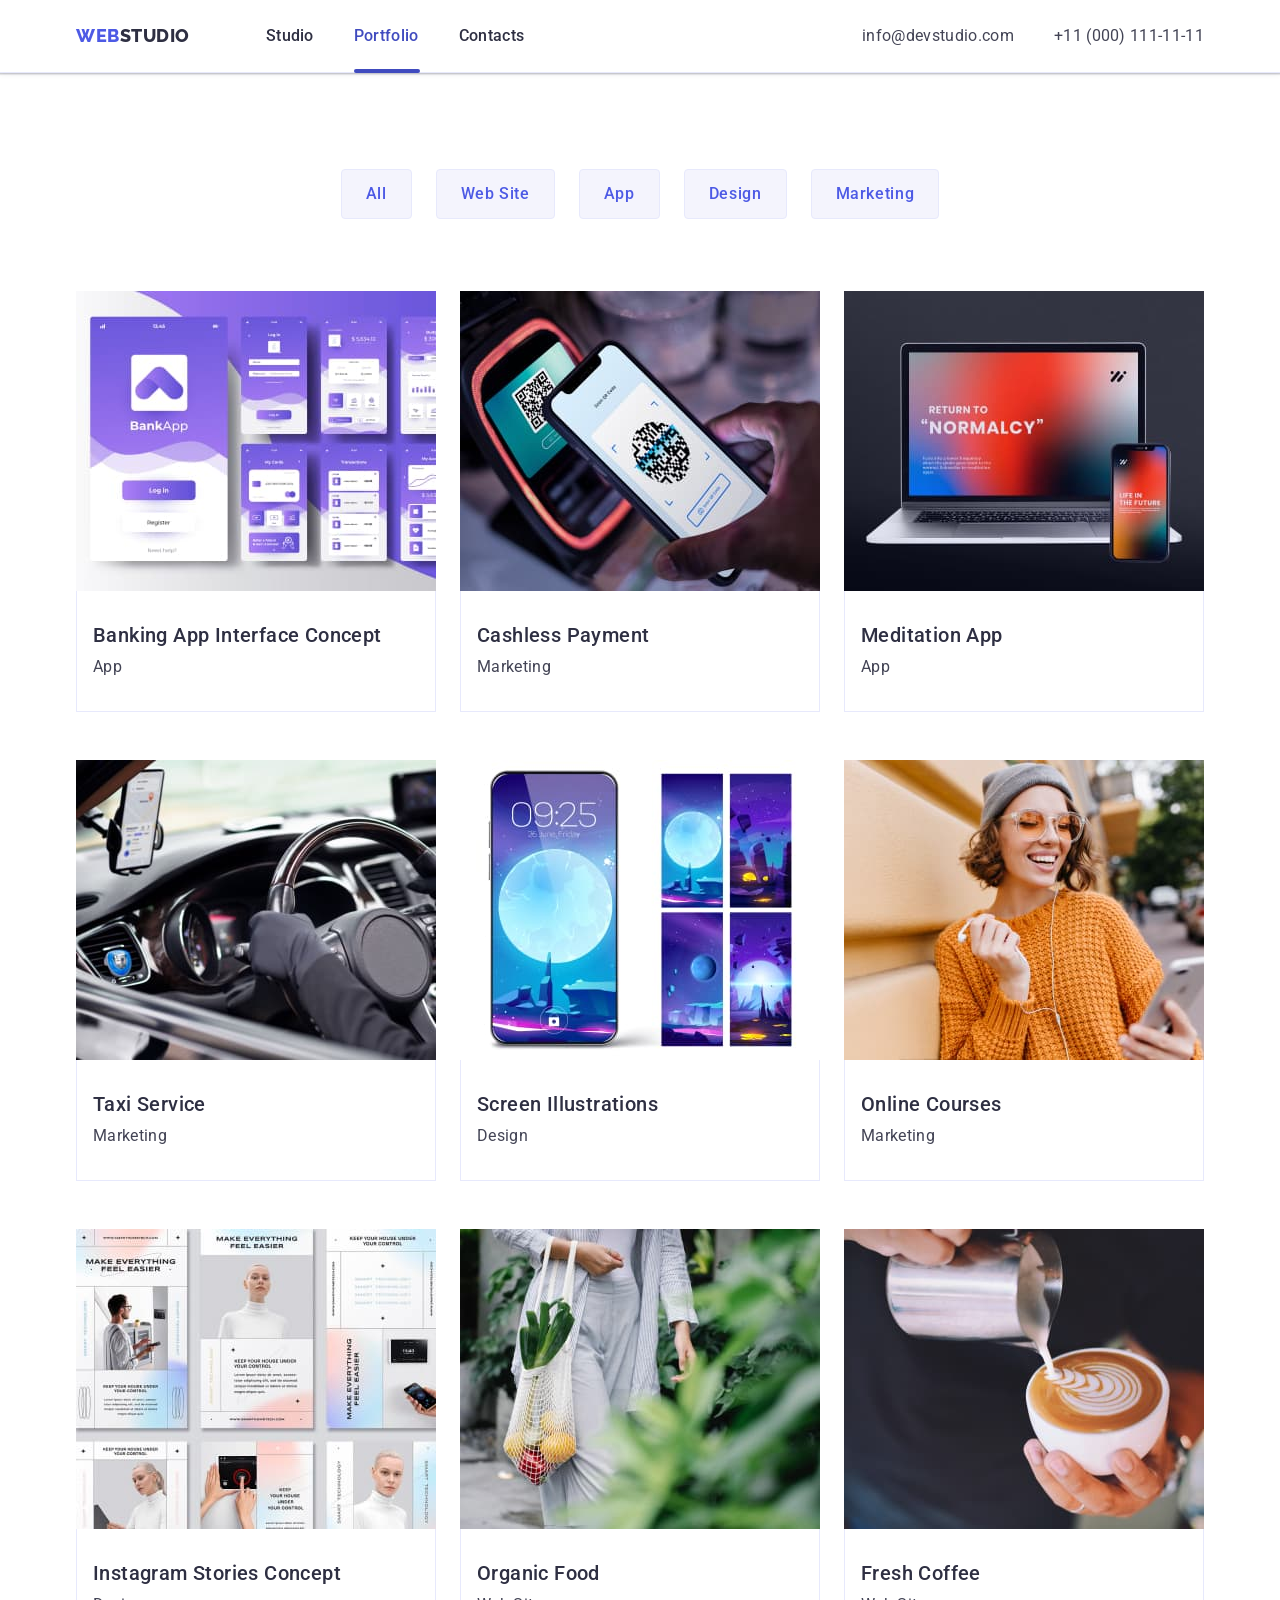
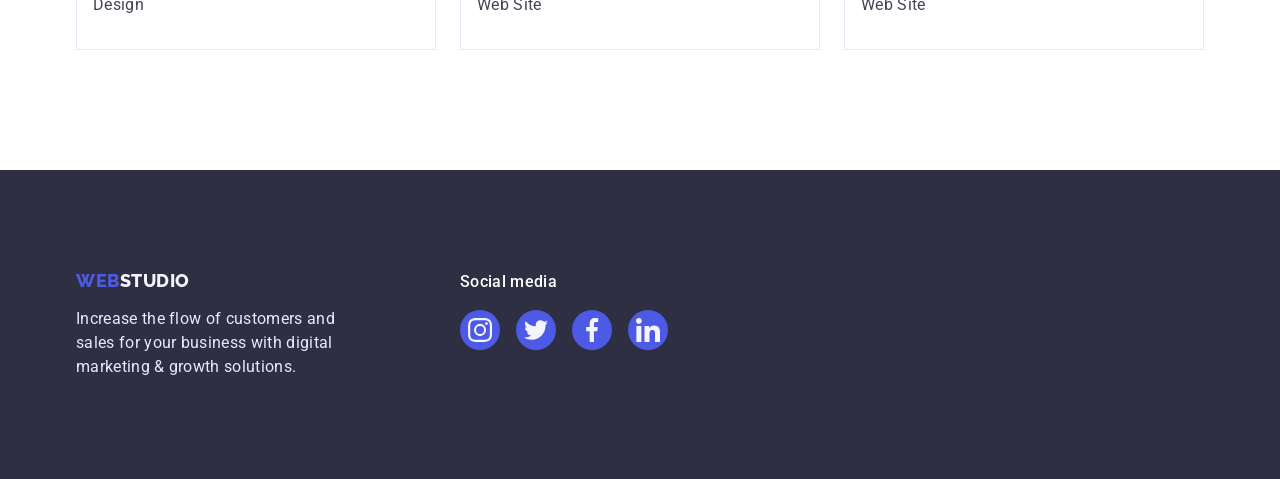
==== portfolio.html @ 22039b7f "Initial commit" ====
<!DOCTYPE html>
<html lang="en">
<head>
    <meta charset="UTF-8">
    <meta http-equiv="X-UA-Compatible" content="IE=edge">
    <meta name="viewport" content="width=device-width, initial-scale=1.0">
    <title>Document</title>
    <link rel="preconnect" href="https://fonts.googleapis.com">
    <link rel="preconnect" href="https://fonts.gstatic.com" crossorigin>
    <link
        href="https://fonts.googleapis.com/css2?family=Raleway:wght@800&family=Roboto:wght@400;500;700;900&display=swap"
        rel="stylesheet">
    <link rel="stylesheet" href="https://cdnjs.cloudflare.com/ajax/libs/modern-normalize/1.1.0/modern-normalize.css"
        integrity="sha512-Y0MM+V6ymRKN2zStTqzQ227DWhhp4Mzdo6gnlRnuaNCbc+YN/ZH0sBCLTM4M0oSy9c9VKiCvd4Jk44aCLrNS5Q=="
        crossorigin="anonymous" referrerpolicy="no-referrer">
    <link rel="stylesheet" href="./css/styles.css">
</head>
<body>
    <!-- HEADER -->
    <header class="main-header">
        <div class="container header-container">
            <nav class="navigation">
                <a class="logo link" href="./index.html">Web<span class="accent-header">Studio</span></a>
                <ul class="nav-menu list">
                    <li class="nav-menu-item"><a class="nav-link link" href="./index.html">Studio</a></li>
                    <li class="nav-menu-item"><a class="nav-link portfolio-link link" href="./portfolio.html">Portfolio</a></li>
                    <li class="nav-menu-item"><a class="nav-link link" href="">Contacts</a></li>
                </ul>
            </nav>
            <address class="address-header">
                <ul class="address-list list">
                    <li class="address-list-item"><a class="address-info link" href="mailto:info@devstudio.com">info@devstudio.com</a></li>
                    <li class="address-list-item"><a class="address-info link" href="tel:+110001111111">+11 (000) 111-11-11</a></li>
                </ul>
            </address>
        </div>
    </header>
    <!-- MAIN -->
    <main>
        <section class="section projects-section">
            <div class="container">
                <h1 class="visually-hidden">Projects</h1>
                <!-- BUTTON LIST -->
                <ul class="project-btn-list list">
                    <li class="project-btn-item"><button class="project-btn" type="button">All</button></li>
                    <li class="project-btn-item"><button class="project-btn" type="button">Web Site</button></li>
                    <li class="project-btn-item"><button class="project-btn" type="button">App</button></li>
                    <li class="project-btn-item"><button class="project-btn" type="button">Design</button></li>
                    <li class="project-btn-item"><button class="project-btn" type="button">Marketing</button></li>
                </ul>
                <!-- PROJECTS LIST -->
                <ul class="project-list list">
                    <li class="project-item">
                        <a class="project-card-link link" href="">
                            <div class="project-card">
                                <img src="./images/portfolio/project-img1.jpg" class="project-img" alt="Phone's screens from bank app" width="360" height="300">
                                <p class="overlay">14 Stylish and User-Friendly App Design Concepts · Task Manager App · Calorie Tracker App · Exotic Fruit Ecommerce App ·
                                Cloud Storage App</p>
                            </div >
                            <div class="project-card-content">
                                <h2 class="project-name">Banking App Interface Concept</h2>
                                <p class="project-type">App</p>
                            </div>
                        </a>
                    </li>
                    <li class="project-item">
                        <a class="project-card-link link" href="">
                            <div class="project-card">
                                <img src="./images/portfolio/project-img2.jpg" class="project-img" alt="Phone scanning qr code" width="360" height="300">
                                <p class="overlay">14 Stylish and User-Friendly App Design Concepts · Task Manager App · Calorie Tracker App · Exotic Fruit Ecommerce App ·
                                    Cloud Storage App</p>
                            </div >
                            <div class="project-card-content">
                                <h2 class="project-name">Cashless Payment</h2>
                                <p class="project-type">Marketing</p>
                            </div>
                        </a>
                    </li>
                    <li class="project-item">
                        <a class="project-card-link link" href="">
                            <div class="project-card">
                                <img src="./images/portfolio/project-img3.jpg" class="project-img" alt="Laptop and phone" width="360" height="300">
                                <p class="overlay">14 Stylish and User-Friendly App Design Concepts · Task Manager App · Calorie Tracker App · Exotic Fruit Ecommerce App ·
                                    Cloud Storage App</p>
                            </div >
                            <div class="project-card-content">
                                <h2 class="project-name">Meditation App</h2>
                                <p class="project-type">App</p>
                            </div>
                        </a>
                    </li>
                    <li class="project-item">
                        <a class="project-card-link link" href="">
                            <div class="project-card">
                                <img src="./images/portfolio/project-img4.jpg" class="project-img" alt="Car's wheel with hands on it" width="360" height="300">
                                <p class="overlay">14 Stylish and User-Friendly App Design Concepts · Task Manager App · Calorie Tracker App · Exotic Fruit Ecommerce App ·
                                    Cloud Storage App</p>
                            </div >
                            <div class="project-card-content">
                                <h2 class="project-name">Taxi Service</h2>
                                <p class="project-type">Marketing</p>
                            </div>
                        </a>
                    </li>
                    <li class="project-item">
                        <a class="project-card-link link" href="">
                            <div class="project-card">
                                <img src="./images/portfolio/project-img5.jpg" class="project-img" alt="Full moon on screen illustrations" width="360" height="300">
                                <p class="overlay">14 Stylish and User-Friendly App Design Concepts · Task Manager App · Calorie Tracker App · Exotic Fruit Ecommerce App ·
                                    Cloud Storage App</p>
                            </div >
                            <div class="project-card-content">
                                <h2 class="project-name">Screen Illustrations</h2>
                                <p class="project-type">Design</p>
                            </div>
                        </a>
                    </li>
                    <li class="project-item">
                        <a class="project-card-link link" href="">
                            <div class="project-card">
                                <img src="./images/portfolio/project-img6.jpg" class="project-img" alt="Girl in glasses with phone" width="360" height="300">
                                <p class="overlay">14 Stylish and User-Friendly App Design Concepts · Task Manager App · Calorie Tracker App · Exotic Fruit Ecommerce App ·
                                    Cloud Storage App</p>
                            </div >
                            <div class="project-card-content">
                                <h2 class="project-name">Online Courses</h2>
                                <p class="project-type">Marketing</p>
                            </div>
                        </a>
                    </li>
                    <li class="project-item">
                        <a class="project-card-link link" href="">
                            <div class="project-card">
                                <img src="./images/portfolio/project-img7.jpg" class="project-img" alt="Instagram Stories Concept" width="360" height="300">
                                <p class="overlay">14 Stylish and User-Friendly App Design Concepts · Task Manager App · Calorie Tracker App · Exotic Fruit Ecommerce App ·
                                    Cloud Storage App</p>
                            </div >
                            <div class="project-card-content">
                                <h2 class="project-name">Instagram Stories Concept</h2>
                                <p class="project-type">Design</p>
                            </div>
                        </a>
                    </li>
                    <li class="project-item">
                        <a class="project-card-link link" href="">
                            <div class="project-card">
                                <img src="./images/portfolio/project-img8.jpg" class="project-img" alt="Girl with vegetables in shopping bag" width="360" height="300">
                                <p class="overlay">14 Stylish and User-Friendly App Design Concepts · Task Manager App · Calorie Tracker App · Exotic Fruit Ecommerce App ·
                                    Cloud Storage App</p>
                            </div >
                            <div class="project-card-content">
                                <h2 class="project-name">Organic Food</h2>
                                <p class="project-type">Web Site</p>
                            </div>
                        </a>
                    </li>
                    <li class="project-item">
                        <a class="project-card-link link" href="">
                            <div class="project-card">
                                <img src="./images/portfolio/project-img9.jpg" class="project-img" alt="Pouring milk in cup with coffee" width="360" height="300">
                                <p class="overlay">14 Stylish and User-Friendly App Design Concepts · Task Manager App · Calorie Tracker App · Exotic Fruit Ecommerce App ·
                                    Cloud Storage App</p>
                            </div >
                            <div class="project-card-content">
                                <h2 class="project-name">Fresh Coffee</h2>
                                <p class="project-type">Web Site</p>
                            </div>
                        </a>
                    </li>
                </ul>
            </div>
        </section>
    </main>
    <!-- FOOTER -->
    <footer class="page-footer">
        <div class="container footer-container">
            <div class="footer-content">
                <a class="logo footer-logo link" href="./index.html">Web<span class="accent-footer">Studio</span></a>
                <p class="footer-text">Increase the flow of customers and sales for your business with digital marketing &
                    growth solutions.</p>
            </div>
            <div class="footer-social">
                <h2 class="footer-social-header">Social media</h2>
                <ul class="footer-social-list list">
                    <li class="footer-social-item item"><a href="" class="footer-social-link link"><svg width="24"
                                height="24" class="footer-social-icon">
                                <use class="footer-social-icon" href="./images/social-icons.svg#icon-instagram"></use>
                            </svg></a></li>
                    <li class="footer-social-item item"><a href="" class="footer-social-link link"><svg width="24"
                                height="24" class="footer-social-icon">
                                <use href="./images/social-icons.svg#icon-twitter"></use>
                            </svg></a></li>
                    <li class="footer-social-item item"><a href="" class="footer-social-link link"><svg width="24"
                                height="24" class="footer-social-icon">
                                <use href="./images/social-icons.svg#icon-facebook"></use>
                            </svg></a></li>
                    <li class="footer-social-item item"><a href="" class="footer-social-link link"><svg width="24"
                                height="24" class="footer-social-icon">
                                <use href="./images/social-icons.svg#icon-linkedin"></use>
                            </svg></a></li>
                </ul>
            </div>
        </div>
    </footer>
</body>
</html>
---- css/styles.css ----
:root {
    --logo-btn-color: #4d5ae5;
    --hover-color: #404bbf;
    --accent-color: #2e2f42;
    --color-green: #31d0aa;
    --main-color: #434455;
    --color-light-slate: #8e8f99;
    --color-footer-text: #e7e9fc;
    --color-accent-footer: #f4f4fd;
    --color-white: #FFFFFF;
    --color-navy-blue-modal: #2e2f42;
    --color-grey: #2e2f42;
    --gap-8: 8px;
    --gap-24: 24px;
    --gap-40: 40px;
}

p,
h1,
h2,
h3,
h4,
h5,
h6 {
    margin: 0;
}

ul {
    padding-left: 0;
    margin: 0;
}

button {
    cursor: pointer;
}

img {
    display: block;
    max-width: 100%;
}

.list {
    list-style: none;
}

.link {
    text-decoration: none;
}

.section {
    padding-top: 120px;
    padding-bottom: 120px;
}

.container {
    width: 1158px;
    padding-right: 15px;
    padding-left: 15px;
    margin: 0 auto;
}

.visually-hidden {
    position: absolute;
    width: 1px;
    height: 1px;
    margin: -1px;
    border: 0;
    padding: 0;
    white-space: nowrap;
    clip-path: inset(100%);
    clip: rect(0 0 0 0);
    overflow: hidden;
}

body {
    font-family: 'Roboto', sans-serif;
    color: var(--main-color)
}

/***** HEADER *****/

.main-header {
    position: relative;
    padding-top: 24px;
    padding-bottom: 24px;
    border-bottom: 1px solid var(--color-footer-text);
    box-shadow: 0px 2px 1px rgba(46, 47, 66, 0.08), 0px 1px 1px rgba(46, 47, 66, 0.16), 0px 1px 6px rgba(46, 47, 66, 0.08);
}

.header-container {
    display: flex;
    align-items: center;
    justify-content: space-between;
}

.navigation {
    display: flex;
    align-items: center;
}

.navigation > .logo {
    margin-right: 76px;
}

.logo {
    font-family: 'Raleway', sans-serif;
    font-weight: 800;
    font-size: 18px;
    line-height: 1.17;
    letter-spacing: 0.03em;
    text-transform: uppercase;
    color: var(--logo-btn-color);
}

.accent-header {
    color: var(--accent-color);
}

.nav-menu {
    display: flex;
    gap: var(--gap-40);
}

.nav-link {
    font-weight: 500;
    font-size: 16px;
    line-height: 1.5;
    letter-spacing: 0.02em;
    color: var(--accent-color);
    transition-property: color;
    transition-duration: 250ms;
    transition-timing-function: cubic-bezier(0.4, 0, 0.2, 1);
}

.studio-link {
    color: var(--hover-color);
}

.studio-link::after {
    content: '';
    display: block;
    width: 48px;
    height: 4px;
    position: absolute;
    bottom: -1px;
    background: #404BBF;
    border-radius: 2px;
}

.portfolio-link {
    color: var(--hover-color);
}

.portfolio-link::after {
    content: '';
    display: block;
    width: 66px;
    height: 4px;
    position: absolute;
    bottom: -1px;
    background: #404BBF;
    border-radius: 2px;
}

.nav-link:hover,
.nav-link:focus,
.nav-link:active {
    color: var(--hover-color);
}

.address-header {
    font-style: normal;
}

.address-list {
    display: flex;
    gap: var(--gap-40);
}

.address-info {
    font-style: normal;
    font-size: 16px;
    line-height: 1.5;
    letter-spacing: 0.02em;
    color: var(--main-color);
    transition-property: color;
    transition-duration: 250ms;
    transition-timing-function: cubic-bezier(0.4, 0, 0.2, 1);
}

.address-info:is(:hover, :focus) {
    color: var(--hover-color);
}

/***** MAIN *****/

/***** HERO *****/
.hero {
    background-color: var(--accent-color);
    background-image: linear-gradient(rgba(46, 47, 66, 0.7),rgba(46, 47, 66, 0.7)), url(../images/hero-bg.jpg);
    background-repeat: no-repeat;
    background-position: center;
    background-size: cover;
    max-width: 1440px;
    margin: 0 auto;
    padding-top: 188px;
    padding-bottom: 188px;
    text-align: center;
}

.main-title {
    max-width: 496px;
    font-size: 56px;
    line-height: 1.07;
    text-align: center;
    letter-spacing: 0.02em;
    color: var(--color-white);
    margin-bottom: 48px;
    margin-right: auto;
    margin-left: auto;
}

.order-btn {
    font-family: inherit;
    font-weight: 500;
    font-size: 16px;
    line-height: 1.5;
    letter-spacing: 0.04em;
    background-color: var(--logo-btn-color);
    color: var(--color-white);
    box-shadow: 0px 4px 4px rgba(0, 0, 0, 0.15);
    border: none;
    border-radius: 4px;
    padding: 16px 32px;
    margin: 0 auto;
    transition-property: background-color, color;
    transition-duration: 250ms;
    transition-timing-function: cubic-bezier(0.4, 0, 0.2, 1);

}

.order-btn:hover,
.order-btn:focus {
    background-color: var(--hover-color);
    color: var(--color-white);
}

/***** SECTION FEATURE *****/

.feature-container {
    display: flex;
}

.feature-list {
    display: flex;
    gap: var(--gap-24);
}

.feature-item {
    width: calc((100% - 72px)/4);
}

.icon-feature-wrap {
    display: flex;
    justify-content: center;
    align-items: center;
    background: var(--color-accent-footer);
    border-radius: 4px;
    height: 112px;
    margin-bottom: 8px;
}

.feature-title {
    font-weight: 500;
    font-size: 20px;
    line-height: 1.2;
    letter-spacing: 0.02em;
    color: var(--accent-color);
    margin-bottom: 8px;
}

.feature-desc {
    font-size: 16px;
    line-height: 1.5;
    letter-spacing: 0.02em;
}

.subtitle {
    font-size: 36px;
    line-height: 1.11;
    text-align: center;
    letter-spacing: 0.02em;
    text-transform: capitalize;
    color: var(--accent-color);
    margin-bottom: 72px;
}

/***** WHAT ARE WE DOING *****/

.we-doing-section {
    padding-top: 0;
}

.we-doing-list {
    display: flex;
    gap: var(--gap-24);
}

/***** OUR TEAM *****/

.section-team {
    background-color: var(--color-accent-footer);
}

.our-team-list {
    display: flex;
    gap: var(--gap-24);
}

.our-team-item {
    background: var(--color-white);
    box-shadow: 0px 1px 6px rgba(46, 47, 66, 0.08), 0px 1px 1px rgba(46, 47, 66, 0.16), 0px 2px 1px rgba(46, 47, 66, 0.08);
    border-radius: 0px 0px 4px 4px;
    width: calc((100% - 72px)/4);
}

.team-card-content {
    display: flex;
    flex-direction: column;
    justify-content: center;
    align-items: center;
    gap: var(--gap-8);
    padding: 32px 16px;
}

.worker-name {
    font-weight: 500;
    font-size: 20px;
    line-height: 1.2;
    letter-spacing: 0.02em;
    color: var(--accent-color);
}

.worker-position {
    font-size: 16px;
    line-height: 1.5;
    letter-spacing: 0.02em;
    margin-bottom: 8px;
}

.team-soc-list {
    display: flex;
    justify-content: center;
    gap: 24px;
}

.team-soc-item {
    width: 40px;
    height: 40px;
}

.team-soc-link {
    width: 100%;
    height: 100%;
    display: flex;
    align-items: center;
    justify-content: center;
    border-radius: 50%;
    background-color: var(--logo-btn-color);
    transition-property: background-color;
    transition-duration: 250ms;
    transition-timing-function: cubic-bezier(0.4, 0, 0.2, 1);
}

.team-soc-link:hover,
.team-soc-link:focus {
    background-color: var(--hover-color);
}

/***** CUSTOMERS *****/

.customers-list {
    display: flex;
    flex-direction: row;
    align-items: flex-start;
    padding: 0px;
    gap: 24px;
}

.customers-item {
    height: 88px;
    width: calc((100% - 120px)/6);
}

.customers-icon {
    fill: var(--color-light-slate);
    transition-property: fill;
    transition-duration: 250ms;
    transition-timing-function: cubic-bezier(0.4, 0, 0.2, 1);
}

.customers-link {
    width: 100%;
    height: 100%;
    display: flex;
    justify-content: center;
    align-items: center;
    border: 1px solid var(--color-light-slate);
    border-radius: 4px;
    transition-property: border;
    transition-duration: 250ms;
    transition-timing-function: cubic-bezier(0.4, 0, 0.2, 1);
}

.customers-link:hover,
.customers-link:focus {
    border: 1px solid var(--hover-color);
}

.customers-link:hover .customers-icon,
.customers-link:focus .customers-icon {
    fill: var(--hover-color);
}

/***** FOOTER *****/

.page-footer {
    background-color: var(--accent-color);
    padding-top: 100px;
    padding-bottom: 100px;
}

.footer-container {
    display: flex;
}

.footer-content {
    width: 264px;
    margin-right: 120px;
}

.footer-logo {
    display: inline-block;
    padding: 0px;
    margin-bottom: 16px;
}

.accent-footer {
    color: var(--color-accent-footer);
}

.footer-text {
    font-size: 16px;
    line-height: 1.5;
    letter-spacing: 0.02em;
    color: var(--color-footer-text);
}

.footer-social {
    width: 208px;
}

.footer-social-header {
    font-weight: 500;
    font-size: 16px;
    line-height: 1.5;
    letter-spacing: 0.02em;
    color: var(--color-white);
    margin-bottom: 16px;
}

.footer-social-list {
    display: flex;
    justify-content: center;
    gap: 16px;
}


.footer-social-item {
    width: 40px;
    height: 40px;
}

.footer-social-link {
    width: 40px;
    height: 40px;
    display: flex;
    justify-content: center;
    align-items: center;
    padding: 8px;
    border-radius: 50px;
    background-color: var(--logo-btn-color);
    transition-property: background-color;
    transition-duration: 250ms;
    transition-timing-function: cubic-bezier(0.4, 0, 0.2, 1);
}

.footer-social-link:hover,
.footer-social-link:focus {
    background-color: var(--color-green);;
}

/***** BACKDROP *****/

.backdrop {
    position: fixed;
    top: 0;
    width: 100%;
    height: 100%;
    background-color: rgba(46, 47, 66, 0.4);
    transition: opacity, visibility;
    transition-duration: 300ms;
    transition-timing-function: linear;
}

.is-hidden {
    opacity: 0;
    visibility: hidden;
    pointer-events: none;
}

.modal {
    position: absolute;
    top: 50%;
    left: 50%;
    padding: 32px;
    width: 408px;
    min-height: 576px;
    background-color: #FCFCFC;
    box-shadow: 0px 1px 1px rgba(0, 0, 0, 0.14), 0px 1px 3px rgba(0, 0, 0, 0.12), 0px 2px 1px rgba(0, 0, 0, 0.2);
    border-radius: 4px;
    transform: translate(-50%, -50%) scaleY(1);
    transition: transform 300ms linear;
}

.backdrop.is-hidden .modal {
    transform: translate(-50%, -50%) scaleY(0);
}

.modal-close {
    position: absolute;
    top: 32px;
    left: 360px;
    display: flex;
    justify-content: center;
    align-items: center;
    margin-left: auto;
    width: 24px;
    height: 24px;
    background-color: var(--color-footer-text);
    border: 1px solid rgba(0, 0, 0, 0.1);
    border-radius: 50%;
}

.modal-close:hover,
.modal-close:focus {
    background-color: var(--hover-color);
    border-radius: 50%;
}

.modal-close:hover .modal-close-icon,
.modal-close:hover .modal-close-icon {
    fill: var(--color-white);
}
/*--------- PORTFOLIO ---------*/

/***** BUTTON LIST *****/

.project-btn {
    font-family: inherit;
    font-weight: 500;
    font-size: 16px;
    line-height: 1.5;
    letter-spacing: 0.04em;
    background-color: var(--color-accent-footer);
    color: var(--logo-btn-color);
    border: 1px solid var(--color-footer-text);
    border-radius: 4px;
    padding: 12px 24px;
    transition-property: background-color, color, box-shadow, border-color;
    transition-duration: 250ms;
    transition-timing-function: cubic-bezier(0.4, 0, 0.2, 1);
}

.project-btn:hover,
.project-btn:focus {
    background-color: var(--hover-color);
    color: var(--color-white);
    box-shadow: 0px 3px 1px rgba(0, 0, 0, 0.1), 0px 2px 1px rgba(0, 0, 0, 0.08), 0px 2px 2px rgba(0, 0, 0, 0.12);
    border-color: var(--hover-color);
}

.project-btn-list {
    display: flex;
    flex-direction: row;
    justify-content: center;
    align-items: flex-start;
    padding: 0px;
    gap: var(--gap-24);
    margin-bottom: 72px;
}

.project-card-link {
    display: block;
    transition-property: box-shadow;
    transition-duration: 250ms;
    transition-timing-function: cubic-bezier(0.4, 0, 0.2, 1);
}

.project-card-link:hover,
.project-card-link:focus {
    box-shadow: 0px 1px 6px rgba(46, 47, 66, 0.08), 0px 1px 1px rgba(46, 47, 66, 0.16), 0px 2px 1px rgba(46, 47, 66, 0.08);
}

/***** PROJECTS LIST *****/

.projects-section {
    padding-top: 96px;
}

.project-list {
    display: flex;
    flex-wrap: wrap;
    gap: 48px 24px;
}

.project-item {
    width: calc((100% - 48px)/3);
}

.project-card-link:hover .overlay,
.project-card-link:focus .overlay {
    transform: translate(0, 0);
}

.project-card-content {
    display: flex;
    flex-direction: column;
    justify-content: center;
    align-items: flex-start;
    padding: 32px 16px;
    gap: var(--gap-8);
    border: 1px solid var(--color-footer-text);
    border-top: none;
}

.project-card {
    position: relative;
    overflow: hidden;
}

.overlay {
    position: absolute;
    top: 0;
    left: 0;
    width: 100%;
    height: 100%;
    transform: translate(0, 100%);
    transition-property: transform;
    transition-duration: 250ms;
    transition-timing-function: cubic-bezier(0.4, 0, 0.2, 1);

    padding: 40px 32px;
    font-size: 16px;
    line-height: 1.5;
    letter-spacing: 0.02em;
    color: var(--color-accent-footer);
    background: var(--logo-btn-color);
}

.project-name {
    font-weight: 500;
    font-size: 20px;
    line-height: 1.2;
    letter-spacing: 0.02em;
    color: var(--accent-color);
}

.project-type {
    font-size: 16px;
    line-height: 1.5;
    letter-spacing: 0.02em;
    color: var(--main-color);
}
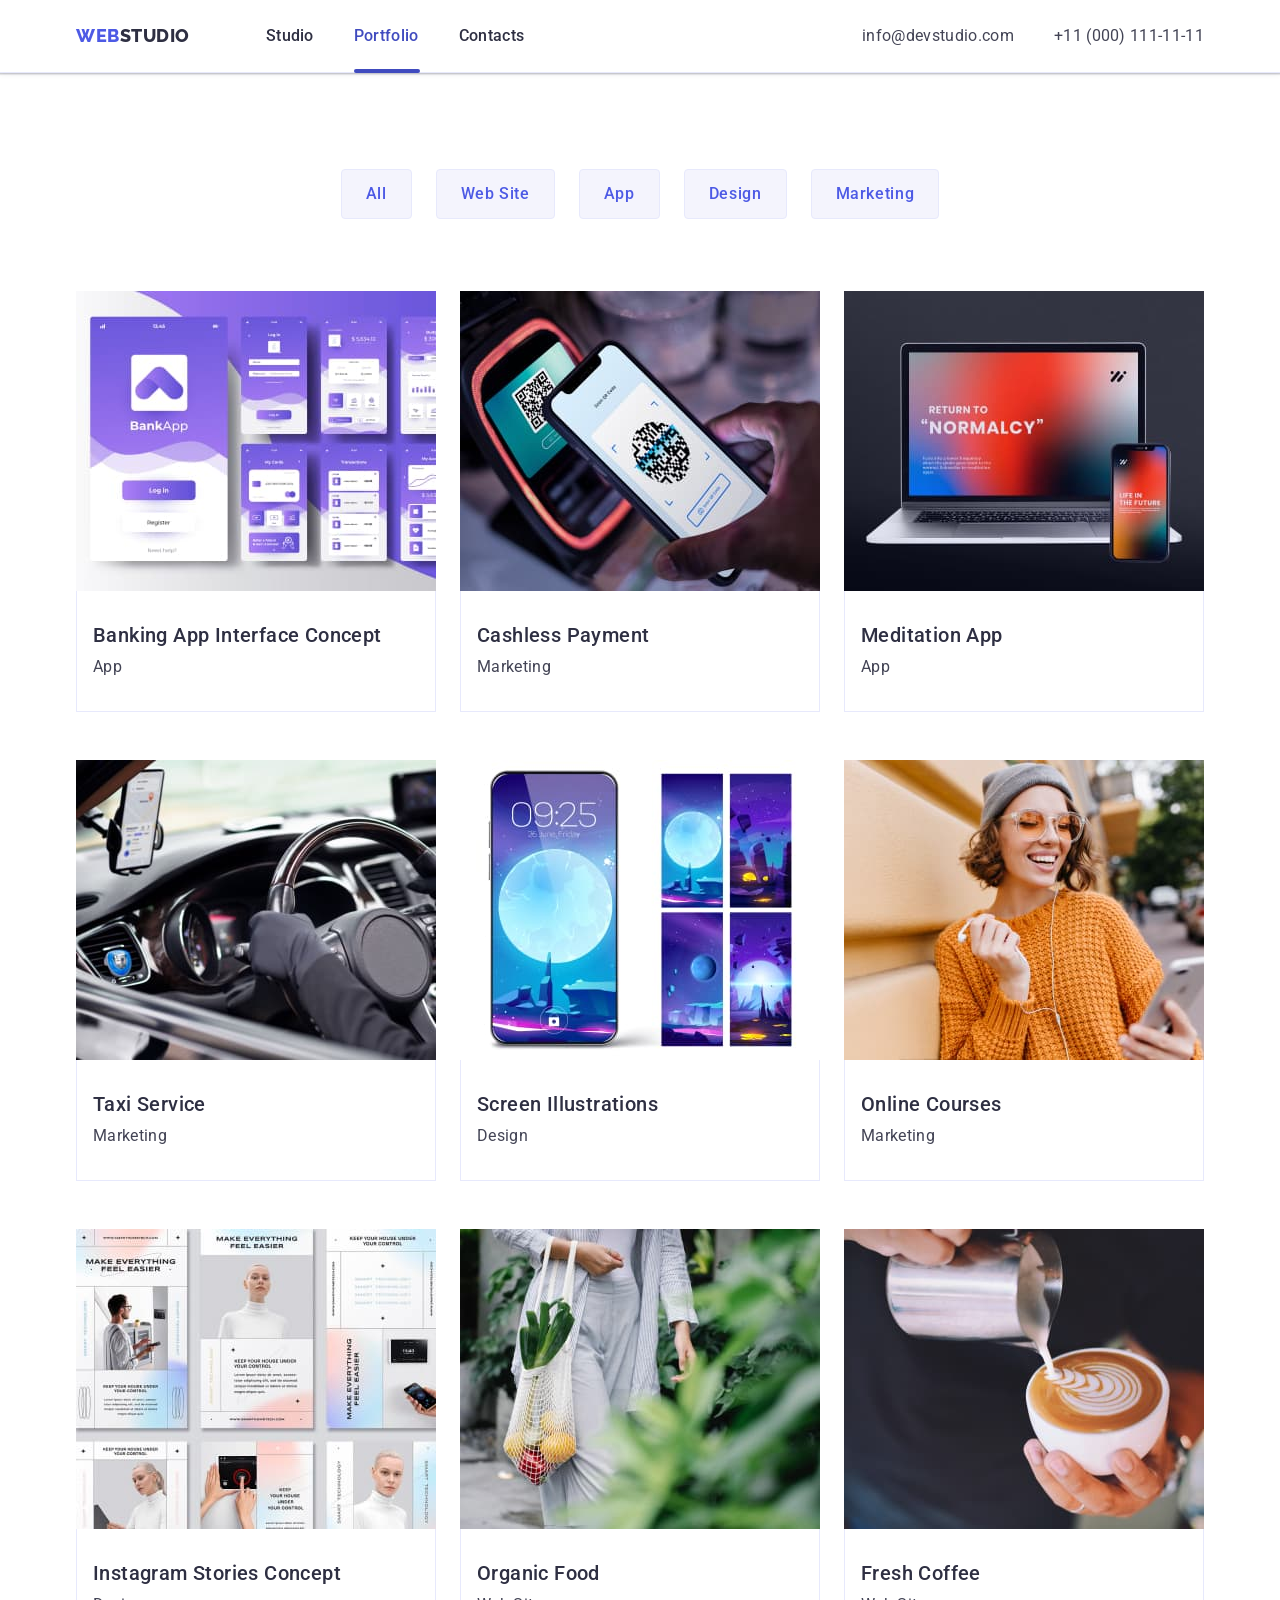
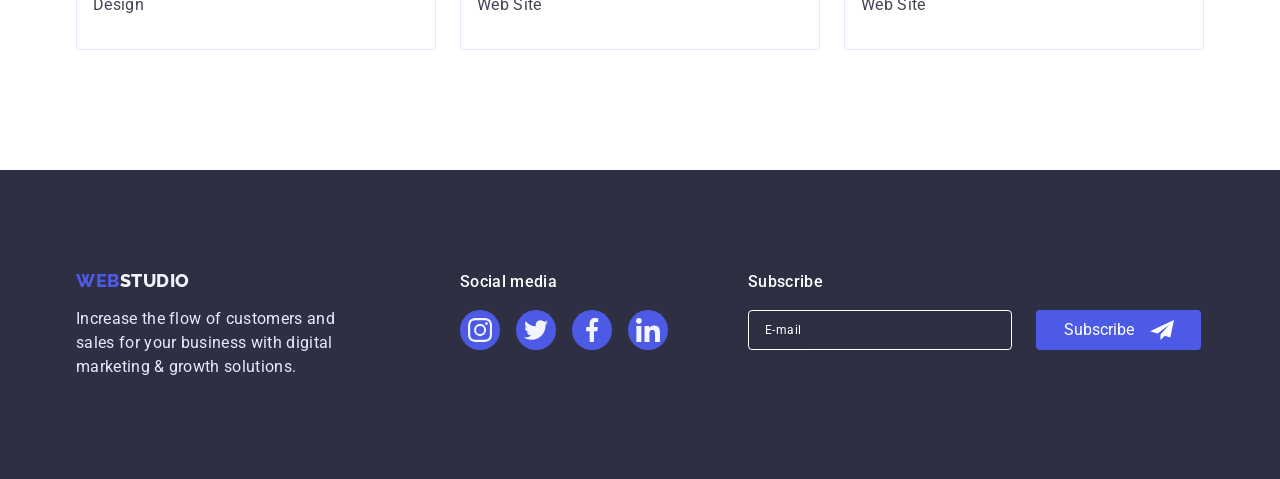
==== commit b0d75256: "modal-input-hw06" ====
--- a/portfolio.html
+++ b/portfolio.html
@@ -180,7 +180,7 @@
                     growth solutions.</p>
             </div>
             <div class="footer-social">
-                <h2 class="footer-social-header">Social media</h2>
+                <h2 class="footer-header">Social media</h2>
                 <ul class="footer-social-list list">
                     <li class="footer-social-item item"><a href="" class="footer-social-link link"><svg width="24"
                                 height="24" class="footer-social-icon">
@@ -199,6 +199,17 @@
                                 <use href="./images/social-icons.svg#icon-linkedin"></use>
                             </svg></a></li>
                 </ul>
+            </div>
+            <div class="footer-subscribe">
+                <h2 class="footer-header">Subscribe</h2>
+                <form class="footer-input">
+                    <input type="email" name="email" placeholder="E-mail" class="footer-input-email" />
+                    <button type="submit" class="subscribe-btn">Subscribe
+                        <svg width="24" height="24" class="footer-plane-icon">
+                            <use href="./images/modal-icons.svg#icon-plane"></use>
+                        </svg>
+                    </button>
+                </form>
             </div>
         </div>
     </footer>
--- a/css/styles.css
+++ b/css/styles.css
@@ -458,9 +458,10 @@
 
 .footer-social {
     width: 208px;
-}
-
-.footer-social-header {
+    margin-right: 80px;
+}
+
+.footer-header {
     font-weight: 500;
     font-size: 16px;
     line-height: 1.5;
@@ -498,6 +499,64 @@
 .footer-social-link:hover,
 .footer-social-link:focus {
     background-color: var(--color-green);;
+}
+
+.footer-subscribe {
+    width: 453px;
+}
+
+.footer-input {
+    display: flex;
+    justify-content: center;
+    gap: 24px;
+}
+
+.footer-input-email {
+    font-size: 12px;
+    line-height: 2;
+    display: flex;
+    align-items: center;
+    letter-spacing: 0.04em;
+    color: var(--color-white);
+    padding: 8px 16px;
+    width: 264px;
+    height: 40px;
+    border: 1px solid #FFFFFF;
+    filter: drop-shadow(0px 4px 4px rgba(0, 0, 0, 0.15));
+    border-radius: 4px;
+    background-color: transparent;
+}
+
+.footer-input-email::placeholder {
+    font-size: 12px;
+    line-height: 2;
+    display: flex;
+    align-items: center;
+    letter-spacing: 0.04em;
+    color: var(--color-white);
+}
+
+.subscribe-btn {
+    display: flex;
+    justify-content: center;
+    align-items: center;
+    gap: 16px;
+    padding: 8px 24px;
+    width: 165px;
+    height: 40px;
+    background-color:  var(--logo-btn-color);
+    color: var(--color-white);
+    border-color: transparent;
+    border-radius: 4px;
+    transition-property: background-color, color;
+    transition-duration: 250ms;
+    transition-timing-function: cubic-bezier(0.4, 0, 0.2, 1);
+}
+
+.subscribe-btn:hover,
+.subscribe-btn:focus {
+    background-color: var(--hover-color);
+    color: var(--color-white);
 }
 
 /***** BACKDROP *****/
@@ -541,6 +600,7 @@
     position: absolute;
     top: 32px;
     left: 360px;
+    margin-bottom: 24px;
     display: flex;
     justify-content: center;
     align-items: center;
@@ -562,6 +622,93 @@
 .modal-close:hover .modal-close-icon {
     fill: var(--color-white);
 }
+
+.modal-form-text {
+    margin-bottom: 16px;
+    font-weight: 500;
+    font-size: 16px;
+    line-height: 1.5;
+    text-align: center;
+    letter-spacing: 0.02em;
+    color: #2E2F42;
+}
+
+.modal-form-label {
+    display: block;
+    margin-bottom: 4px;
+    font-size: 12px;
+    line-height: 1.17;
+    letter-spacing: 0.04em;
+    color: #8E8F99;
+}
+
+.input-icon-wrap {
+    position: relative;
+}
+
+.modal-form-input {
+    padding-left: 38px;
+    width: 100%;
+    height: 40px;
+    border: 1px solid rgba(46, 47, 66, 0.4);
+    border-radius: 4px;
+    background-color: transparent;
+    font-size: 14px;
+    color: #2E2F42;
+    outline: transparent;
+}
+
+.modal-input-icon {
+    position: absolute;
+    top: 8px;
+    left: 16px;
+}
+
+.input-wraper {
+    margin-bottom: 8px;
+}
+
+.modal-form-input:focus {
+    border-color: #4D5AE5;
+}
+
+.modal-form-input:focus + .modal-input-icon {
+    fill: #4D5AE5;
+}
+
+.modal-textarea {
+    padding: 8px 16px;
+    width: 100%;
+    height: 120px;
+    border: 1px solid rgba(46, 47, 66, 0.4);
+    border-radius: 4px;
+    background-color: transparent;
+    font-size: 14px;
+    color: #2E2F42;
+    resize: none;
+    outline: transparent;
+}
+
+.modal-textarea:focus {
+    border-color: #4D5AE5;
+}
+
+.send-btn {
+    width: 169px;
+    height: 56px;
+    background-color: #4D5AE5;
+    box-shadow: 0px 4px 4px rgba(0, 0, 0, 0.15);
+    border-radius: 4px;
+    border-color: transparent;
+    color: #ffffff;font-weight: 500;
+    line-height: 1.5;
+    letter-spacing: 0.04em;
+    display: flex;
+    justify-content: center;
+    align-items: center;
+    padding: 16px 32px;
+}
+
 /*--------- PORTFOLIO ---------*/
 
 /***** BUTTON LIST *****/
